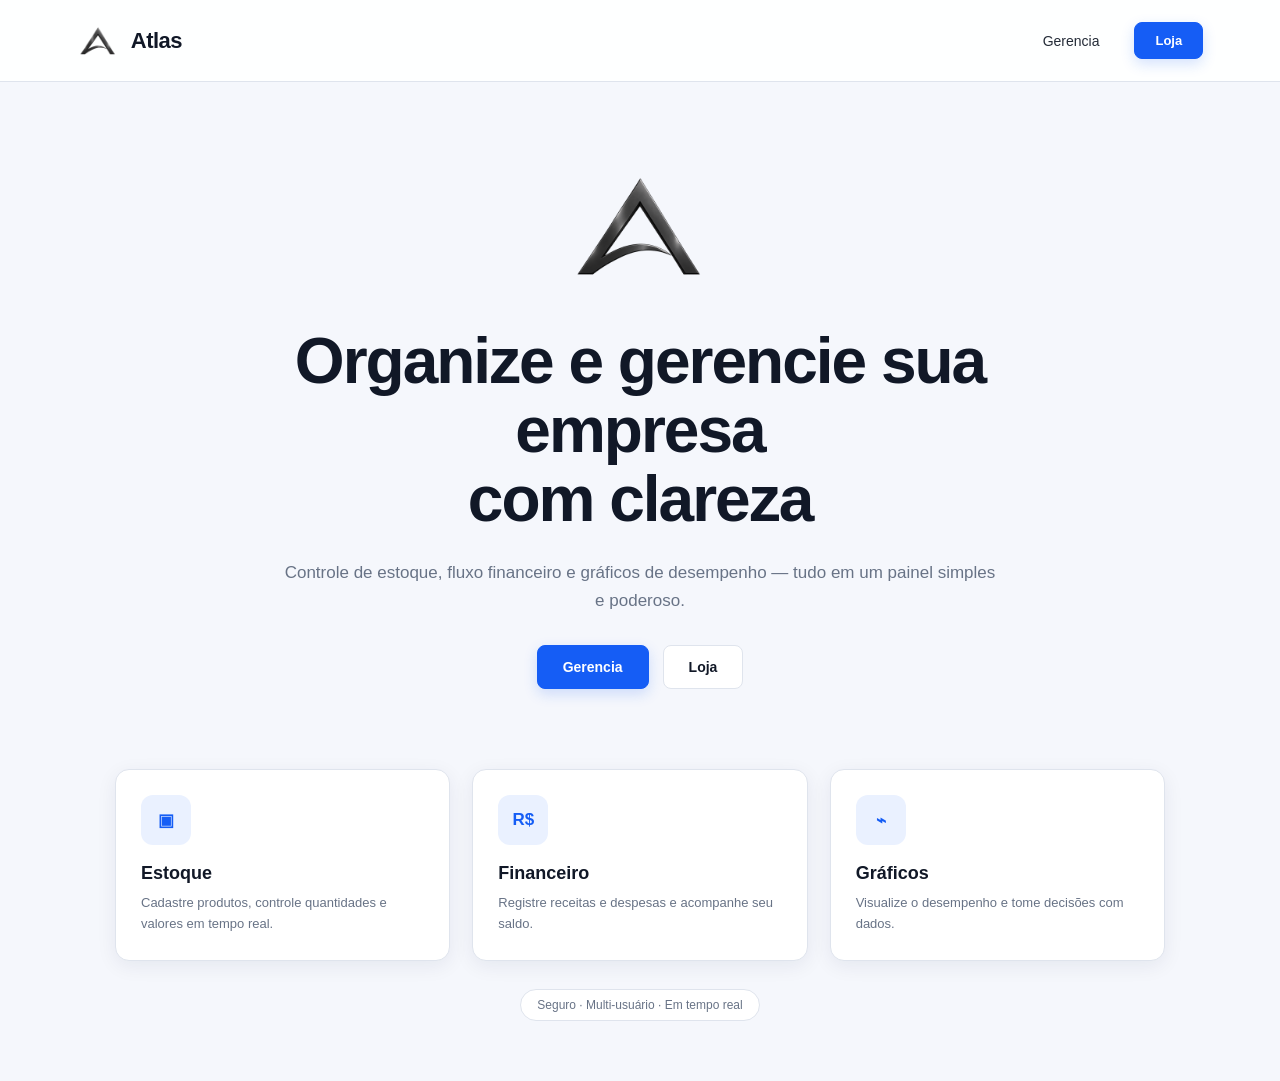
==== index.html @ 8822aafa "atlaspessoal" ====
<!DOCTYPE html>
<html lang="pt-BR">

<head>
    <meta charset="UTF-8">

    <meta name="viewport" content="width=device-width, initial-scale=1.0">

    <title>Atlas | Gestão</title>

    <!-- Arquivo responsável pelo visual do site -->
    <link rel="stylesheet" href="style.css">
</head>

<body>

    <div id="app">

        <!-- =====================================================
             PÁGINA INICIAL
        ====================================================== -->

        <section id="homePage" class="page">

            <!-- Barra superior -->
            <header class="topbar">

                <div class="brand">

                    <!-- Logo -->
                    <img src="assets/logo.png" alt="Logo Atlas">

                    <!-- Nome -->
                    <span>Atlas</span>

                </div>

                <div class="top-actions">

                    <button
                        class="link-btn"
                        onclick="abrirLogin()">
                        Gerencia
                    </button>

                    <button
                        class="primary-btn small"
                        type="button">
                        Loja
                    </button>

                </div>

            </header>


            <!-- Conteúdo principal -->
            <main class="home-content">

                <!-- Logo central -->
                <img
                    class="main-logo"
                    src="assets/logo.png"
                    alt="Logo Atlas">


                <!-- Título -->
                <h1>
                    Organize e gerencie sua empresa
                    <br>
                    com clareza
                </h1>


                <!-- Descrição -->
                <p class="subtitle">

                    Controle de estoque, fluxo financeiro e
                    gráficos de desempenho — tudo em um painel
                    simples e poderoso.

                </p>


                <!-- Botões -->
                <div class="home-buttons">

                    <button
                        class="primary-btn"
                        onclick="abrirLogin()">
                        Gerencia
                    </button>

                    <button
                        class="secondary-btn"
                        type="button">
                        Loja
                    </button>

                </div>


                <!-- Recursos -->
                <div class="feature-grid">


                    <!-- Estoque -->
                    <article class="feature-card">

                        <div class="feature-icon">
                            ▣
                        </div>

                        <h3>
                            Estoque
                        </h3>

                        <p>
                            Cadastre produtos, controle
                            quantidades e valores em tempo real.
                        </p>

                    </article>


                    <!-- Financeiro -->
                    <article class="feature-card">

                        <div class="feature-icon">
                            R$
                        </div>

                        <h3>
                            Financeiro
                        </h3>

                        <p>
                            Registre receitas e despesas
                            e acompanhe seu saldo.
                        </p>

                    </article>


                    <!-- Gráficos -->
                    <article class="feature-card">

                        <div class="feature-icon">
                            ⌁
                        </div>

                        <h3>
                            Gráficos
                        </h3>

                        <p>
                            Visualize o desempenho e tome
                            decisões com dados.
                        </p>

                    </article>

                </div>


                <!-- Segurança -->
                <div class="security-badge">

                    Seguro · Multi-usuário · Em tempo real

                </div>

            </main>

        </section>



        <!-- =====================================================
             TELA DE LOGIN
        ====================================================== -->

        <section
            id="loginPage"
            class="page hidden">

            <div class="login-layout">


                <!-- Área do login -->
                <div class="login-side">

                    <div class="login-brand">

                        <img
                            src="assets/logo.png"
                            alt="Logo Atlas">

                        <span>
                            Atlas
                        </span>

                    </div>


                    <div class="login-card">

                        <h2>
                            Entrar
                        </h2>

                        <p>
                            Acesse seu painel de gestão.
                        </p>


                        <!-- Formulário -->
                        <form
                            onsubmit="fazerLogin(event)">


                            <!-- Usuário -->
                            <label for="usuario">
                                Usuário ou e-mail
                            </label>

                            <input
                                id="usuario"
                                type="text"
                                autocomplete="username"
                                value="Adm123"
                                required>


                            <!-- Senha -->
                            <label for="senha">
                                Senha
                            </label>

                            <div class="password-wrap">

                                <input
                                    id="senha"
                                    type="password"
                                    autocomplete="current-password"
                                    required>

                                <button
                                    type="button"
                                    class="eye"
                                    onclick="mostrarSenha()">

                                    ◉

                                </button>

                            </div>


                            <!-- Entrar -->
                            <button
                                class="primary-btn full"
                                type="submit">

                                Entrar

                            </button>

                        </form>


                        <!-- Mensagem de erro -->
                        <div
                            id="loginError"
                            class="login-error">
                        </div>

                    </div>

                </div>


                <!-- Imagem -->
                <div class="login-image">

                    <img
                        src="assets/imglogin.jpg"
                        alt="Organização empresarial">

                </div>

            </div>

        </section>



        <!-- =====================================================
             PAINEL PRINCIPAL
        ====================================================== -->

        <section
            id="dashboardPage"
            class="page hidden dashboard">


            <!-- MENU LATERAL -->
            <aside class="sidebar">


                <!-- Logo -->
                <div class="sidebar-brand">

                    <img
                        src="assets/logo.png"
                        alt="Logo Atlas">

                    <span>
                        Atlas
                    </span>

                </div>


                <!-- Menu -->
                <nav>


                    <button
                        class="nav-item active"
                        data-page="cadastro"
                        onclick="abrirPainel('cadastro')">

                        Cadastro

                    </button>


                    <button
                        class="nav-item"
                        data-page="estoque"
                        onclick="abrirPainel('estoque')">

                        Estoque

                    </button>


                    <button
                        class="nav-item"
                        data-page="financeiro"
                        onclick="abrirPainel('financeiro')">

                        Financeiro

                    </button>


                    <button
                        class="nav-item"
                        data-page="graficos"
                        onclick="abrirPainel('graficos')">

                        Gráficos

                    </button>

                </nav>


                <!-- Sair -->
                <button
                    class="logout-btn"
                    onclick="sair()">

                    Sair

                </button>

            </aside>



            <!-- CONTEÚDO DO PAINEL -->
            <main class="panel-content">


                <!-- =================================================
                     CADASTRO
                ================================================== -->

                <div
                    id="cadastroPanel"
                    class="panel-section">

                    <h2>
                        Cadastro de Produto
                    </h2>


                    <div class="form-card">

                        <form
                            onsubmit="cadastrarProduto(event)">


                            <label for="nomeProduto">
                                Nome
                            </label>

                            <input
                                id="nomeProduto"
                                type="text"
                                required>


                            <label for="precoProduto">
                                Preço
                            </label>

                            <input
                                id="precoProduto"
                                type="number"
                                min="0"
                                step="0.01"
                                required>


                            <label for="quantidadeProduto">
                                Quantidade
                            </label>

                            <input
                                id="quantidadeProduto"
                                type="number"
                                min="0"
                                step="1"
                                required>


                            <label for="validadeProduto">
                                Validade
                            </label>

                            <input
                                id="validadeProduto"
                                type="date"
                                required>


                            <label for="loteProduto">
                                Lote
                            </label>

                            <input
                                id="loteProduto"
                                type="text"
                                required>


                            <button
                                class="primary-btn"
                                type="submit">

                                Cadastrar

                            </button>

                        </form>

                    </div>

                </div>



                <!-- =================================================
                     ESTOQUE
                ================================================== -->

                <div
                    id="estoquePanel"
                    class="panel-section hidden">

                    <h2>
                        Estoque
                    </h2>


                    <div class="table-card">

                        <table>

                            <thead>

                                <tr>

                                    <th>
                                        Nome
                                    </th>

                                    <th>
                                        Preço
                                    </th>

                                    <th>
                                        Quantidade
                                    </th>

                                    <th>
                                        Validade
                                    </th>

                                    <th>
                                        Lote
                                    </th>

                                    <th>
                                        Ações
                                    </th>

                                </tr>

                            </thead>


                            <tbody id="estoqueBody">

                            </tbody>

                        </table>


                        <div
                            id="estoqueVazio"
                            class="empty-state">

                            Nenhum produto cadastrado.

                        </div>

                    </div>

                </div>



                <!-- =================================================
                     FINANCEIRO
                ================================================== -->

                <div
                    id="financeiroPanel"
                    class="panel-section hidden">

                    <h2>
                        Financeiro
                    </h2>


                    <!-- Resumo -->
                    <div class="summary-grid">


                        <div class="summary-card">

                            <span>
                                Entradas
                            </span>

                            <strong id="totalEntradas">
                                R$ 0,00
                            </strong>

                        </div>


                        <div class="summary-card">

                            <span>
                                Saídas
                            </span>

                            <strong id="totalSaidas">
                                R$ 0,00
                            </strong>

                        </div>


                        <div class="summary-card">

                            <span>
                                Saldo
                            </span>

                            <strong id="saldoFinanceiro">
                                R$ 0,00
                            </strong>

                        </div>

                    </div>


                    <!-- Movimentação -->
                    <div class="finance-card">

                        <span class="section-label">
                            Lançar movimentação
                        </span>


                        <div class="movement-form">


                            <select id="tipoMovimento">

                                <option value="saida">
                                    Saída
                                </option>

                                <option value="entrada">
                                    Entrada
                                </option>

                            </select>


                            <input
                                id="valorMovimento"
                                type="number"
                                min="0"
                                step="0.01"
                                placeholder="Valor">


                            <input
                                id="descricaoMovimento"
                                type="text"
                                placeholder="Descrição">


                            <button
                                class="primary-btn"
                                onclick="adicionarMovimento()">

                                Adicionar

                            </button>

                        </div>

                    </div>


                    <!-- Comparativo -->
                    <div class="finance-card period-card">

                        <div class="period-header">

                            <span class="section-label">
                                Comparativo por período
                            </span>


                            <div class="period-buttons">

                                <button
                                    onclick="selecionarPeriodo(this)">
                                    Dia
                                </button>

                                <button
                                    onclick="selecionarPeriodo(this)">
                                    Semana
                                </button>

                                <button
                                    class="selected"
                                    onclick="selecionarPeriodo(this)">
                                    Mês
                                </button>

                                <button
                                    onclick="selecionarPeriodo(this)">
                                    Ano
                                </button>

                            </div>

                        </div>


                        <table>

                            <thead>

                                <tr>

                                    <th>
                                        Período
                                    </th>

                                    <th>
                                        Entradas
                                    </th>

                                    <th>
                                        Saídas
                                    </th>

                                    <th>
                                        Saldo
                                    </th>

                                </tr>

                            </thead>


                            <tbody id="periodoBody">

                            </tbody>

                        </table>

                    </div>

                </div>



                <!-- =================================================
                     GRÁFICOS
                ================================================== -->

                <div
                    id="graficosPanel"
                    class="panel-section hidden">

                    <h2>
                        Gráficos
                    </h2>


                    <div class="charts-grid">


                        <div class="chart-card">

                            <h3>
                                Movimentação financeira
                            </h3>

                            <canvas
                                id="financeChart">
                            </canvas>

                        </div>


                        <div class="chart-card">

                            <h3>
                                Quantidade em estoque
                            </h3>

                            <canvas
                                id="stockChart">
                            </canvas>

                        </div>

                    </div>

                </div>

            </main>

        </section>

    </div>


    <!-- JavaScript -->
    <script src="script.js"></script>

</body>

</html>
---- style.css ----
/* ============================================================
   ATLAS — ESTILO
   Versão com elementos maiores e melhor aproveitamento da tela
   ============================================================ */

* {
    box-sizing: border-box;
}

:root {
    --bg: #f5f7fc;
    --white: #ffffff;
    --text: #111827;
    --muted: #687386;
    --line: #dfe4ed;
    --blue: #155df5;
    --blue-dark: #0849d8;
    --blue-light: #eaf1ff;
    --green: #18a957;
    --red: #e04444;
    --shadow: 0 5px 20px rgba(20, 35, 65, 0.07);
}

html,
body {
    margin: 0;
    min-height: 100%;
    font-family: "Segoe UI", Arial, sans-serif;
    background: var(--bg);
    color: var(--text);
}

body {
    overflow-x: hidden;
}

button,
input,
select {
    font: inherit;
}

button {
    cursor: pointer;
}

.hidden {
    display: none !important;
}


/* ============================================================
   BOTÕES
   ============================================================ */

.primary-btn,
.secondary-btn {
    border-radius: 8px;
    padding: 13px 25px;
    font-size: 14px;
    font-weight: 600;
    transition: 0.2s;
}

.primary-btn {
    background: var(--blue);
    color: white;
    border: 1px solid var(--blue);
    box-shadow: 0 5px 14px rgba(21, 93, 245, 0.18);
}

.primary-btn:hover {
    background: var(--blue-dark);
    transform: translateY(-2px);
}

.secondary-btn {
    background: white;
    color: var(--text);
    border: 1px solid var(--line);
}

.secondary-btn:hover {
    border-color: var(--blue);
    color: var(--blue);
}

.primary-btn.small {
    padding: 10px 20px;
    font-size: 13px;
}

.primary-btn.full {
    width: 100%;
}


/* ============================================================
   TOPO
   ============================================================ */

.topbar {
    width: 100%;
    height: 82px;

    padding: 0 6%;

    display: flex;
    align-items: center;
    justify-content: space-between;

    background: rgba(255, 255, 255, 0.95);
    border-bottom: 1px solid var(--line);
}

.brand {
    display: flex;
    align-items: center;
    gap: 12px;
}

.brand img {
    width: 42px;
    height: 42px;
    object-fit: contain;
}

.brand span {
    font-size: 22px;
    font-weight: 700;
    letter-spacing: -0.5px;
}

.top-actions {
    display: flex;
    align-items: center;
    gap: 25px;
}

.link-btn {
    border: 0;
    background: transparent;
    color: #252c38;
    font-size: 14px;
    font-weight: 500;
    padding: 10px;
}

.link-btn:hover {
    color: var(--blue);
}


/* ============================================================
   HOME
   ============================================================ */

.home-content {
    width: min(1200px, 92%);
    margin: 0 auto;

    min-height: calc(100vh - 82px);

    text-align: center;

    padding: 70px 30px 60px;

    display: flex;
    flex-direction: column;
    align-items: center;
}

.main-logo {
    width: 150px;
    height: 150px;

    object-fit: contain;

    margin-bottom: 25px;
}

.home-content h1 {
    margin: 0;

    max-width: 900px;

    font-size: clamp(40px, 5vw, 64px);

    line-height: 1.08;

    letter-spacing: -2px;

    font-weight: 750;
}

.subtitle {
    max-width: 720px;

    margin: 25px 0 30px;

    color: var(--muted);

    font-size: 17px;

    line-height: 1.65;
}

.home-buttons {
    display: flex;
    justify-content: center;
    gap: 14px;

    margin-bottom: 15px;
}


/* ============================================================
   CARDS
   ============================================================ */

.feature-grid {
    width: 100%;
    max-width: 1050px;

    display: grid;

    grid-template-columns: repeat(3, 1fr);

    gap: 22px;

    margin: 65px auto 0;
}

.feature-card {
    min-height: 190px;

    background: var(--white);

    border: 1px solid var(--line);

    border-radius: 14px;

    padding: 25px;

    text-align: left;

    box-shadow: var(--shadow);

    transition: 0.2s;
}

.feature-card:hover {
    transform: translateY(-4px);

    box-shadow:
        0 12px 30px rgba(20, 35, 65, 0.1);
}

.feature-icon {
    width: 50px;
    height: 50px;

    border-radius: 12px;

    background: var(--blue-light);

    display: grid;
    place-items: center;

    color: var(--blue);

    font-size: 17px;

    font-weight: 700;
}

.feature-card h3 {
    margin: 18px 0 9px;

    font-size: 18px;
}

.feature-card p {
    margin: 0;

    color: var(--muted);

    font-size: 13px;

    line-height: 1.6;
}

.security-badge {
    display: inline-block;

    margin-top: 28px;

    padding: 8px 16px;

    border-radius: 20px;

    background: white;

    border: 1px solid var(--line);

    color: var(--muted);

    font-size: 12px;
}


/* ============================================================
   LOGIN
   ============================================================ */

.login-layout {
    min-height: 100vh;

    display: grid;

    grid-template-columns: 430px 1fr;

    align-items: center;

    gap: 80px;

    padding: 50px 7%;
}

.login-side {
    display: flex;

    flex-direction: column;

    align-items: center;
}

.login-brand {
    display: flex;
    align-items: center;

    gap: 12px;

    margin-bottom: 25px;
}

.login-brand img {
    width: 50px;
    height: 50px;

    object-fit: contain;
}

.login-brand span {
    font-size: 24px;
    font-weight: 700;
}

.login-card {
    width: 100%;

    max-width: 410px;

    background: white;

    border: 1px solid var(--line);

    border-radius: 15px;

    padding: 32px;

    box-shadow: var(--shadow);
}

.login-card h2 {
    font-size: 29px;

    margin: 0 0 8px;
}

.login-card > p {
    font-size: 14px;

    color: var(--muted);

    margin: 0 0 25px;
}

label {
    display: block;

    font-size: 13px;

    font-weight: 500;

    margin: 17px 0 7px;
}

input,
select {
    width: 100%;

    height: 46px;

    padding: 0 13px;

    border: 1px solid #d8dee8;

    border-radius: 8px;

    background: white;

    color: var(--text);

    outline: none;

    font-size: 13px;
}

input:focus,
select:focus {
    border-color: var(--blue);

    box-shadow:
        0 0 0 3px rgba(21, 93, 245, 0.09);
}

.password-wrap {
    position: relative;
}

.password-wrap input {
    padding-right: 45px;
}

.eye {
    position: absolute;

    right: 5px;
    top: 5px;

    width: 36px;
    height: 36px;

    border: 0;

    background: transparent;

    color: #6f7887;
}

.login-card .primary-btn {
    margin-top: 22px;

    height: 46px;
}

.login-error {
    text-align: center;

    color: var(--red);

    font-size: 12px;

    margin-top: 12px;
}

.login-image {
    display: flex;

    justify-content: center;

    align-items: center;
}

.login-image img {
    width: 100%;
    max-width: 720px;

    height: 500px;

    object-fit: cover;

    border-radius: 16px;

    box-shadow: var(--shadow);
}


/* ============================================================
   DASHBOARD
   ============================================================ */

.dashboard {
    min-height: 100vh;

    display: flex;
}


/* ============================================================
   SIDEBAR
   ============================================================ */

.sidebar {
    width: 230px;

    flex-shrink: 0;

    background: white;

    border-right: 1px solid var(--line);

    padding: 25px 14px;

    display: flex;

    flex-direction: column;
}

.sidebar-brand {
    display: flex;

    align-items: center;

    gap: 12px;

    padding: 0 13px;

    margin-bottom: 35px;
}

.sidebar-brand img {
    width: 40px;
    height: 40px;

    object-fit: contain;
}

.sidebar-brand span {
    font-size: 20px;
    font-weight: 700;
}

.sidebar nav {
    display: flex;

    flex-direction: column;

    gap: 7px;
}

.nav-item {
    width: 100%;

    border: 0;

    background: transparent;

    color: #3c4552;

    text-align: left;

    padding: 14px 15px;

    border-radius: 8px;

    font-size: 14px;

    font-weight: 500;

    transition: 0.15s;
}

.nav-item:hover {
    background: var(--blue-light);

    color: var(--blue);
}

.nav-item.active {
    background: var(--blue);

    color: white;

    box-shadow:
        0 4px 12px rgba(21, 93, 245, 0.18);
}

.logout-btn {
    margin-top: auto;

    height: 42px;

    background: white;

    border: 1px solid var(--line);

    border-radius: 8px;

    font-size: 13px;

    color: #5e6672;
}

.logout-btn:hover {
    color: var(--red);

    border-color: #efb1b1;
}


/* ============================================================
   CONTEÚDO DO DASHBOARD
   ============================================================ */

.panel-content {
    flex: 1;

    padding: 38px 45px;

    overflow: auto;
}

.panel-section > h2 {
    font-size: 27px;

    margin: 0 0 25px;

    letter-spacing: -0.5px;
}


/* ============================================================
   CADASTRO
   ============================================================ */

.form-card {
    width: 100%;

    max-width: 650px;

    background: white;

    border: 1px solid var(--line);

    border-radius: 14px;

    padding: 30px;

    box-shadow: var(--shadow);
}

.form-card label {
    margin-top: 18px;
}

.form-card input {
    height: 48px;
}

.form-card .primary-btn {
    margin-top: 25px;
}


/* ============================================================
   ESTOQUE
   ============================================================ */

.table-card {
    background: white;

    border: 1px solid var(--line);

    border-radius: 14px;

    box-shadow: var(--shadow);

    overflow: hidden;
}

th,
td {
    text-align: left;

    padding: 17px 18px;

    font-size: 13px;

    border-bottom: 1px solid #edf0f5;
}

th {
    color: #687386;

    font-weight: 600;

    background: #fafbfe;
}

td {
    color: #343a45;
}

.empty-state {
    text-align: center;

    color: #818996;

    padding: 45px;

    font-size: 13px;
}

.delete-btn {
    border: 0;

    background: #fff1f1;

    color: var(--red);

    border-radius: 6px;

    padding: 7px 12px;

    font-size: 12px;
}


/* ============================================================
   FINANCEIRO
   ============================================================ */

.summary-grid {
    display: grid;

    grid-template-columns: repeat(3, 1fr);

    gap: 18px;

    margin-bottom: 22px;
}

.summary-card {
    background: white;

    border: 1px solid var(--line);

    border-radius: 13px;

    box-shadow: var(--shadow);

    padding: 24px;
}

.summary-card span {
    display: block;

    font-size: 13px;

    color: var(--muted);

    margin-bottom: 9px;
}

.summary-card strong {
    font-size: 25px;
}

.summary-card:nth-child(1) strong {
    color: var(--green);
}

.summary-card:nth-child(2) strong {
    color: var(--red);
}

.finance-card {
    background: white;

    border: 1px solid var(--line);

    border-radius: 13px;

    box-shadow: var(--shadow);

    padding: 23px;

    margin-bottom: 20px;
}

.section-label {
    display: block;

    font-size: 14px;

    font-weight: 600;

    margin-bottom: 12px;
}

.movement-form {
    display: grid;

    grid-template-columns: 130px 180px 1fr auto;

    gap: 10px;
}

.movement-form input,
.movement-form select {
    height: 45px;
}

.period-header {
    display: flex;

    justify-content: space-between;

    align-items: center;
}

.period-buttons {
    display: flex;

    gap: 5px;
}

.period-buttons button {
    border: 0;

    background: #eef1f7;

    border-radius: 6px;

    padding: 8px 13px;

    font-size: 11px;

    color: #626b78;
}

.period-buttons button.selected {
    background: var(--blue);

    color: white;
}


/* ============================================================
   GRÁFICOS
   ============================================================ */

.charts-grid {
    display: grid;

    grid-template-columns: repeat(2, 1fr);

    gap: 22px;
}

.chart-card {
    background: white;

    border: 1px solid var(--line);

    border-radius: 14px;

    box-shadow: var(--shadow);

    padding: 23px;
}

.chart-card h3 {
    font-size: 16px;

    margin: 0 0 15px;
}

canvas {
    width: 100%;

    height: 330px;

    display: block;
}


/* ============================================================
   RESPONSIVIDADE
   ============================================================ */

@media (max-width: 1000px) {

    .login-layout {
        grid-template-columns: 1fr;

        gap: 40px;

        padding: 40px 5%;
    }

    .login-image {
        order: -1;
    }

    .login-image img {
        max-width: 700px;

        height: 350px;
    }

    .feature-grid {
        grid-template-columns: 1fr;
    }

    .charts-grid {
        grid-template-columns: 1fr;
    }

    .movement-form {
        grid-template-columns: 1fr 1fr;
    }
}


@media (max-width: 700px) {

    .topbar {
        padding: 0 20px;
    }

    .brand img {
        width: 35px;
        height: 35px;
    }

    .brand span {
        font-size: 19px;
    }

    .home-content {
        width: 100%;

        padding: 50px 20px;
    }

    .main-logo {
        width: 110px;
        height: 110px;
    }

    .home-content h1 {
        font-size: 38px;

        letter-spacing: -1.3px;
    }

    .subtitle {
        font-size: 15px;
    }

    .feature-grid {
        margin-top: 40px;
    }

    .dashboard {
        flex-direction: column;
    }

    .sidebar {
        width: 100%;

        padding: 12px;

        border-right: 0;

        border-bottom: 1px solid var(--line);
    }

    .sidebar-brand {
        margin-bottom: 10px;
    }

    .sidebar nav {
        flex-direction: row;

        overflow-x: auto;
    }

    .nav-item {
        white-space: nowrap;
    }

    .logout-btn {
        margin-top: 10px;
    }

    .panel-content {
        padding: 25px 18px;
    }

    .summary-grid {
        grid-template-columns: 1fr;
    }

    .movement-form {
        grid-template-columns: 1fr;
    }

    .period-header {
        align-items: flex-start;

        flex-direction: column;

        gap: 12px;
    }

    .table-card {
        overflow-x: auto;
    }

    table {
        min-width: 700px;
    }
}
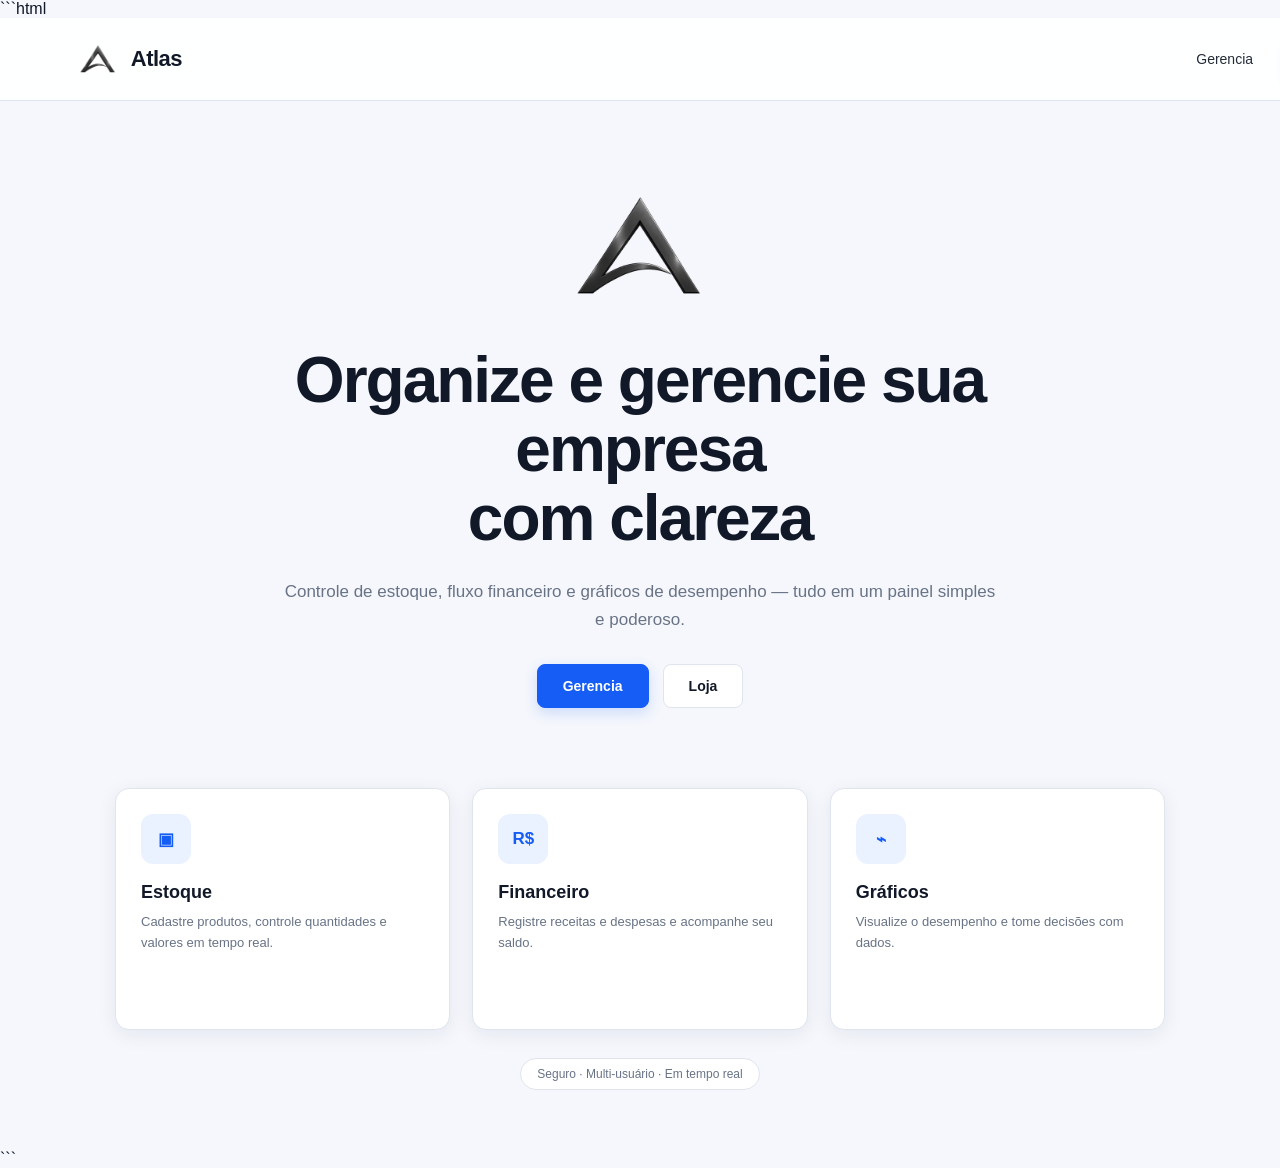
==== commit b7173524: "Atualização" ====
--- a/index.html
+++ b/index.html
@@ -1,14 +1,11 @@
+```html
 <!DOCTYPE html>
 <html lang="pt-BR">
 
 <head>
     <meta charset="UTF-8">
-
     <meta name="viewport" content="width=device-width, initial-scale=1.0">
-
     <title>Atlas | Gestão</title>
-
-    <!-- Arquivo responsável pelo visual do site -->
     <link rel="stylesheet" href="style.css">
 </head>
 
@@ -16,23 +13,13 @@
 
     <div id="app">
 
-        <!-- =====================================================
-             PÁGINA INICIAL
-        ====================================================== -->
-
         <section id="homePage" class="page">
 
-            <!-- Barra superior -->
             <header class="topbar">
 
                 <div class="brand">
-
-                    <!-- Logo -->
-                    <img src="assets/logo.png" alt="Logo Atlas">
-
-                    <!-- Nome -->
+                    <img src="img/logo.png" alt="Logo Atlas">
                     <span>Atlas</span>
-
                 </div>
 
                 <div class="top-actions">
@@ -53,36 +40,25 @@
 
             </header>
 
-
-            <!-- Conteúdo principal -->
             <main class="home-content">
 
-                <!-- Logo central -->
                 <img
                     class="main-logo"
-                    src="assets/logo.png"
+                    src="img/logo.png"
                     alt="Logo Atlas">
 
-
-                <!-- Título -->
                 <h1>
                     Organize e gerencie sua empresa
                     <br>
                     com clareza
                 </h1>
 
-
-                <!-- Descrição -->
                 <p class="subtitle">
-
                     Controle de estoque, fluxo financeiro e
                     gráficos de desempenho — tudo em um painel
                     simples e poderoso.
-
                 </p>
 
-
-                <!-- Botões -->
                 <div class="home-buttons">
 
                     <button
@@ -99,12 +75,8 @@
 
                 </div>
 
-
-                <!-- Recursos -->
                 <div class="feature-grid">
 
-
-                    <!-- Estoque -->
                     <article class="feature-card">
 
                         <div class="feature-icon">
@@ -122,8 +94,6 @@
 
                     </article>
 
-
-                    <!-- Financeiro -->
                     <article class="feature-card">
 
                         <div class="feature-icon">
@@ -141,8 +111,6 @@
 
                     </article>
 
-
-                    <!-- Gráficos -->
                     <article class="feature-card">
 
                         <div class="feature-icon">
@@ -162,23 +130,13 @@
 
                 </div>
 
-
-                <!-- Segurança -->
                 <div class="security-badge">
-
                     Seguro · Multi-usuário · Em tempo real
-
                 </div>
 
             </main>
 
         </section>
-
-
-
-        <!-- =====================================================
-             TELA DE LOGIN
-        ====================================================== -->
 
         <section
             id="loginPage"
@@ -186,14 +144,12 @@
 
             <div class="login-layout">
 
-
-                <!-- Área do login -->
                 <div class="login-side">
 
                     <div class="login-brand">
 
                         <img
-                            src="assets/logo.png"
+                            src="img/logo.png"
                             alt="Logo Atlas">
 
                         <span>
@@ -202,7 +158,6 @@
 
                     </div>
 
-
                     <div class="login-card">
 
                         <h2>
@@ -213,13 +168,9 @@
                             Acesse seu painel de gestão.
                         </p>
 
-
-                        <!-- Formulário -->
                         <form
                             onsubmit="fazerLogin(event)">
 
-
-                            <!-- Usuário -->
                             <label for="usuario">
                                 Usuário ou e-mail
                             </label>
@@ -231,8 +182,6 @@
                                 value="Adm123"
                                 required>
 
-
-                            <!-- Senha -->
                             <label for="senha">
                                 Senha
                             </label>
@@ -249,27 +198,19 @@
                                     type="button"
                                     class="eye"
                                     onclick="mostrarSenha()">
-
                                     ◉
-
                                 </button>
 
                             </div>
 
-
-                            <!-- Entrar -->
                             <button
                                 class="primary-btn full"
                                 type="submit">
-
                                 Entrar
-
                             </button>
 
                         </form>
 
-
-                        <!-- Mensagem de erro -->
                         <div
                             id="loginError"
                             class="login-error">
@@ -279,12 +220,10 @@
 
                 </div>
 
-
-                <!-- Imagem -->
                 <div class="login-image">
 
                     <img
-                        src="assets/imglogin.jpg"
+                        src="img/tecnologia.jpg"
                         alt="Organização empresarial">
 
                 </div>
@@ -292,27 +231,17 @@
             </div>
 
         </section>
-
-
-
-        <!-- =====================================================
-             PAINEL PRINCIPAL
-        ====================================================== -->
 
         <section
             id="dashboardPage"
             class="page hidden dashboard">
 
-
-            <!-- MENU LATERAL -->
             <aside class="sidebar">
 
-
-                <!-- Logo -->
                 <div class="sidebar-brand">
 
                     <img
-                        src="assets/logo.png"
+                        src="img/logo.png"
                         alt="Logo Atlas">
 
                     <span>
@@ -321,73 +250,47 @@
 
                 </div>
 
-
-                <!-- Menu -->
                 <nav>
-
 
                     <button
                         class="nav-item active"
                         data-page="cadastro"
                         onclick="abrirPainel('cadastro')">
-
                         Cadastro
-
-                    </button>
-
+                    </button>
 
                     <button
                         class="nav-item"
                         data-page="estoque"
                         onclick="abrirPainel('estoque')">
-
                         Estoque
-
-                    </button>
-
+                    </button>
 
                     <button
                         class="nav-item"
                         data-page="financeiro"
                         onclick="abrirPainel('financeiro')">
-
                         Financeiro
-
-                    </button>
-
+                    </button>
 
                     <button
                         class="nav-item"
                         data-page="graficos"
                         onclick="abrirPainel('graficos')">
-
                         Gráficos
-
                     </button>
 
                 </nav>
 
-
-                <!-- Sair -->
                 <button
                     class="logout-btn"
                     onclick="sair()">
-
                     Sair
-
                 </button>
 
             </aside>
 
-
-
-            <!-- CONTEÚDO DO PAINEL -->
             <main class="panel-content">
-
-
-                <!-- =================================================
-                     CADASTRO
-                ================================================== -->
 
                 <div
                     id="cadastroPanel"
@@ -397,12 +300,10 @@
                         Cadastro de Produto
                     </h2>
 
-
                     <div class="form-card">
 
                         <form
                             onsubmit="cadastrarProduto(event)">
-
 
                             <label for="nomeProduto">
                                 Nome
@@ -412,7 +313,6 @@
                                 id="nomeProduto"
                                 type="text"
                                 required>
-
 
                             <label for="precoProduto">
                                 Preço
@@ -425,7 +325,6 @@
                                 step="0.01"
                                 required>
 
-
                             <label for="quantidadeProduto">
                                 Quantidade
                             </label>
@@ -437,7 +336,6 @@
                                 step="1"
                                 required>
 
-
                             <label for="validadeProduto">
                                 Validade
                             </label>
@@ -447,7 +345,6 @@
                                 type="date"
                                 required>
 
-
                             <label for="loteProduto">
                                 Lote
                             </label>
@@ -457,13 +354,10 @@
                                 type="text"
                                 required>
 
-
                             <button
                                 class="primary-btn"
                                 type="submit">
-
                                 Cadastrar
-
                             </button>
 
                         </form>
@@ -471,12 +365,6 @@
                     </div>
 
                 </div>
-
-
-
-                <!-- =================================================
-                     ESTOQUE
-                ================================================== -->
 
                 <div
                     id="estoquePanel"
@@ -486,7 +374,6 @@
                         Estoque
                     </h2>
 
-
                     <div class="table-card">
 
                         <table>
@@ -495,59 +382,31 @@
 
                                 <tr>
 
-                                    <th>
-                                        Nome
-                                    </th>
-
-                                    <th>
-                                        Preço
-                                    </th>
-
-                                    <th>
-                                        Quantidade
-                                    </th>
-
-                                    <th>
-                                        Validade
-                                    </th>
-
-                                    <th>
-                                        Lote
-                                    </th>
-
-                                    <th>
-                                        Ações
-                                    </th>
+                                    <th>Nome</th>
+                                    <th>Preço</th>
+                                    <th>Quantidade</th>
+                                    <th>Validade</th>
+                                    <th>Lote</th>
+                                    <th>Ações</th>
 
                                 </tr>
 
                             </thead>
 
-
                             <tbody id="estoqueBody">
-
                             </tbody>
 
                         </table>
-
 
                         <div
                             id="estoqueVazio"
                             class="empty-state">
-
                             Nenhum produto cadastrado.
-
-                        </div>
-
-                    </div>
-
-                </div>
-
-
-
-                <!-- =================================================
-                     FINANCEIRO
-                ================================================== -->
+                        </div>
+
+                    </div>
+
+                </div>
 
                 <div
                     id="financeiroPanel"
@@ -557,10 +416,7 @@
                         Financeiro
                     </h2>
 
-
-                    <!-- Resumo -->
                     <div class="summary-grid">
-
 
                         <div class="summary-card">
 
@@ -574,7 +430,6 @@
 
                         </div>
 
-
                         <div class="summary-card">
 
                             <span>
@@ -587,7 +442,6 @@
 
                         </div>
 
-
                         <div class="summary-card">
 
                             <span>
@@ -602,17 +456,13 @@
 
                     </div>
 
-
-                    <!-- Movimentação -->
                     <div class="finance-card">
 
                         <span class="section-label">
                             Lançar movimentação
                         </span>
 
-
                         <div class="movement-form">
-
 
                             <select id="tipoMovimento">
 
@@ -625,7 +475,6 @@
                                 </option>
 
                             </select>
-
 
                             <input
                                 id="valorMovimento"
@@ -634,27 +483,21 @@
                                 step="0.01"
                                 placeholder="Valor">
 
-
                             <input
                                 id="descricaoMovimento"
                                 type="text"
                                 placeholder="Descrição">
 
-
                             <button
                                 class="primary-btn"
                                 onclick="adicionarMovimento()">
-
                                 Adicionar
-
                             </button>
 
                         </div>
 
                     </div>
 
-
-                    <!-- Comparativo -->
                     <div class="finance-card period-card">
 
                         <div class="period-header">
@@ -662,7 +505,6 @@
                             <span class="section-label">
                                 Comparativo por período
                             </span>
-
 
                             <div class="period-buttons">
 
@@ -691,36 +533,22 @@
 
                         </div>
 
-
                         <table>
 
                             <thead>
 
                                 <tr>
 
-                                    <th>
-                                        Período
-                                    </th>
-
-                                    <th>
-                                        Entradas
-                                    </th>
-
-                                    <th>
-                                        Saídas
-                                    </th>
-
-                                    <th>
-                                        Saldo
-                                    </th>
+                                    <th>Período</th>
+                                    <th>Entradas</th>
+                                    <th>Saídas</th>
+                                    <th>Saldo</th>
 
                                 </tr>
 
                             </thead>
 
-
                             <tbody id="periodoBody">
-
                             </tbody>
 
                         </table>
@@ -728,12 +556,6 @@
                     </div>
 
                 </div>
-
-
-
-                <!-- =================================================
-                     GRÁFICOS
-                ================================================== -->
 
                 <div
                     id="graficosPanel"
@@ -743,9 +565,7 @@
                         Gráficos
                     </h2>
 
-
                     <div class="charts-grid">
-
 
                         <div class="chart-card">
 
@@ -759,7 +579,6 @@
 
                         </div>
 
-
                         <div class="chart-card">
 
                             <h3>
@@ -782,10 +601,9 @@
 
     </div>
 
-
-    <!-- JavaScript -->
     <script src="script.js"></script>
 
 </body>
 
-</html>+</html>
+```
--- a/style.css
+++ b/style.css
@@ -1,8 +1,4 @@
-/* ============================================================
-   ATLAS — ESTILO
-   Versão com elementos maiores e melhor aproveitamento da tela
-   ============================================================ */
-
+```css
 * {
     box-sizing: border-box;
 }
@@ -48,11 +44,6 @@
     display: none !important;
 }
 
-
-/* ============================================================
-   BOTÕES
-   ============================================================ */
-
 .primary-btn,
 .secondary-btn {
     border-radius: 8px;
@@ -94,21 +85,13 @@
     width: 100%;
 }
 
-
-/* ============================================================
-   TOPO
-   ============================================================ */
-
 .topbar {
     width: 100%;
     height: 82px;
-
     padding: 0 6%;
-
     display: flex;
     align-items: center;
     justify-content: space-between;
-
     background: rgba(255, 255, 255, 0.95);
     border-bottom: 1px solid var(--line);
 }
@@ -150,21 +133,12 @@
     color: var(--blue);
 }
 
-
-/* ============================================================
-   HOME
-   ============================================================ */
-
 .home-content {
     width: min(1200px, 92%);
     margin: 0 auto;
-
     min-height: calc(100vh - 82px);
-
     text-align: center;
-
     padding: 70px 30px 60px;
-
     display: flex;
     flex-direction: column;
     align-items: center;
@@ -173,35 +147,24 @@
 .main-logo {
     width: 150px;
     height: 150px;
-
     object-fit: contain;
-
     margin-bottom: 25px;
 }
 
 .home-content h1 {
     margin: 0;
-
     max-width: 900px;
-
     font-size: clamp(40px, 5vw, 64px);
-
     line-height: 1.08;
-
     letter-spacing: -2px;
-
     font-weight: 750;
 }
 
 .subtitle {
     max-width: 720px;
-
     margin: 25px 0 30px;
-
     color: var(--muted);
-
     font-size: 17px;
-
     line-height: 1.65;
 }
 
@@ -209,49 +172,31 @@
     display: flex;
     justify-content: center;
     gap: 14px;
-
     margin-bottom: 15px;
 }
 
-
-/* ============================================================
-   CARDS
-   ============================================================ */
-
 .feature-grid {
     width: 100%;
     max-width: 1050px;
-
     display: grid;
-
     grid-template-columns: repeat(3, 1fr);
-
     gap: 22px;
-
     margin: 65px auto 0;
 }
 
 .feature-card {
     min-height: 190px;
-
     background: var(--white);
-
-    border: 1px solid var(--line);
-
+    border: 1px solid var(--line);
     border-radius: 14px;
-
     padding: 25px;
-
     text-align: left;
-
     box-shadow: var(--shadow);
-
     transition: 0.2s;
 }
 
 .feature-card:hover {
     transform: translateY(-4px);
-
     box-shadow:
         0 12px 30px rgba(20, 35, 65, 0.1);
 }
@@ -259,95 +204,63 @@
 .feature-icon {
     width: 50px;
     height: 50px;
-
     border-radius: 12px;
-
     background: var(--blue-light);
-
     display: grid;
     place-items: center;
-
     color: var(--blue);
-
     font-size: 17px;
-
     font-weight: 700;
 }
 
 .feature-card h3 {
     margin: 18px 0 9px;
-
     font-size: 18px;
 }
 
 .feature-card p {
     margin: 0;
-
     color: var(--muted);
-
     font-size: 13px;
-
     line-height: 1.6;
 }
 
 .security-badge {
     display: inline-block;
-
     margin-top: 28px;
-
     padding: 8px 16px;
-
     border-radius: 20px;
-
-    background: white;
-
-    border: 1px solid var(--line);
-
+    background: white;
+    border: 1px solid var(--line);
     color: var(--muted);
-
     font-size: 12px;
 }
-
-
-/* ============================================================
-   LOGIN
-   ============================================================ */
 
 .login-layout {
     min-height: 100vh;
-
     display: grid;
-
     grid-template-columns: 430px 1fr;
-
-    align-items: center;
-
+    align-items: center;
     gap: 80px;
-
     padding: 50px 7%;
 }
 
 .login-side {
     display: flex;
-
     flex-direction: column;
-
     align-items: center;
 }
 
 .login-brand {
     display: flex;
     align-items: center;
-
     gap: 12px;
-
     margin-bottom: 25px;
 }
 
 .login-brand img {
     width: 50px;
     height: 50px;
-
     object-fit: contain;
 }
 
@@ -358,69 +271,48 @@
 
 .login-card {
     width: 100%;
-
     max-width: 410px;
-
-    background: white;
-
-    border: 1px solid var(--line);
-
+    background: white;
+    border: 1px solid var(--line);
     border-radius: 15px;
-
     padding: 32px;
-
     box-shadow: var(--shadow);
 }
 
 .login-card h2 {
     font-size: 29px;
-
     margin: 0 0 8px;
 }
 
 .login-card > p {
     font-size: 14px;
-
     color: var(--muted);
-
     margin: 0 0 25px;
 }
 
 label {
     display: block;
-
     font-size: 13px;
-
     font-weight: 500;
-
     margin: 17px 0 7px;
 }
 
 input,
 select {
     width: 100%;
-
     height: 46px;
-
     padding: 0 13px;
-
     border: 1px solid #d8dee8;
-
     border-radius: 8px;
-
-    background: white;
-
+    background: white;
     color: var(--text);
-
     outline: none;
-
     font-size: 13px;
 }
 
 input:focus,
 select:focus {
     border-color: var(--blue);
-
     box-shadow:
         0 0 0 3px rgba(21, 93, 245, 0.09);
 }
@@ -435,105 +327,68 @@
 
 .eye {
     position: absolute;
-
     right: 5px;
     top: 5px;
-
     width: 36px;
     height: 36px;
-
     border: 0;
-
     background: transparent;
-
     color: #6f7887;
 }
 
 .login-card .primary-btn {
     margin-top: 22px;
-
     height: 46px;
 }
 
 .login-error {
     text-align: center;
-
     color: var(--red);
-
     font-size: 12px;
-
     margin-top: 12px;
 }
 
 .login-image {
     display: flex;
-
     justify-content: center;
-
     align-items: center;
 }
 
 .login-image img {
     width: 100%;
     max-width: 720px;
-
     height: 500px;
-
     object-fit: cover;
-
     border-radius: 16px;
-
     box-shadow: var(--shadow);
 }
-
-
-/* ============================================================
-   DASHBOARD
-   ============================================================ */
 
 .dashboard {
     min-height: 100vh;
-
-    display: flex;
-}
-
-
-/* ============================================================
-   SIDEBAR
-   ============================================================ */
+    display: flex;
+}
 
 .sidebar {
     width: 230px;
-
     flex-shrink: 0;
-
-    background: white;
-
+    background: white;
     border-right: 1px solid var(--line);
-
     padding: 25px 14px;
-
-    display: flex;
-
+    display: flex;
     flex-direction: column;
 }
 
 .sidebar-brand {
     display: flex;
-
-    align-items: center;
-
+    align-items: center;
     gap: 12px;
-
     padding: 0 13px;
-
     margin-bottom: 35px;
 }
 
 .sidebar-brand img {
     width: 40px;
     height: 40px;
-
     object-fit: contain;
 }
 
@@ -544,110 +399,69 @@
 
 .sidebar nav {
     display: flex;
-
     flex-direction: column;
-
     gap: 7px;
 }
 
 .nav-item {
     width: 100%;
-
     border: 0;
-
     background: transparent;
-
     color: #3c4552;
-
     text-align: left;
-
     padding: 14px 15px;
-
     border-radius: 8px;
-
     font-size: 14px;
-
     font-weight: 500;
-
     transition: 0.15s;
 }
 
 .nav-item:hover {
     background: var(--blue-light);
-
     color: var(--blue);
 }
 
 .nav-item.active {
     background: var(--blue);
-
     color: white;
-
     box-shadow:
         0 4px 12px rgba(21, 93, 245, 0.18);
 }
 
 .logout-btn {
     margin-top: auto;
-
     height: 42px;
-
-    background: white;
-
-    border: 1px solid var(--line);
-
+    background: white;
+    border: 1px solid var(--line);
     border-radius: 8px;
-
     font-size: 13px;
-
     color: #5e6672;
 }
 
 .logout-btn:hover {
     color: var(--red);
-
     border-color: #efb1b1;
 }
-
-
-/* ============================================================
-   CONTEÚDO DO DASHBOARD
-   ============================================================ */
 
 .panel-content {
     flex: 1;
-
     padding: 38px 45px;
-
     overflow: auto;
 }
 
 .panel-section > h2 {
     font-size: 27px;
-
     margin: 0 0 25px;
-
     letter-spacing: -0.5px;
 }
 
-
-/* ============================================================
-   CADASTRO
-   ============================================================ */
-
 .form-card {
     width: 100%;
-
     max-width: 650px;
-
-    background: white;
-
-    border: 1px solid var(--line);
-
+    background: white;
+    border: 1px solid var(--line);
     border-radius: 14px;
-
     padding: 30px;
-
     box-shadow: var(--shadow);
 }
 
@@ -663,39 +477,25 @@
     margin-top: 25px;
 }
 
-
-/* ============================================================
-   ESTOQUE
-   ============================================================ */
-
 .table-card {
     background: white;
-
-    border: 1px solid var(--line);
-
+    border: 1px solid var(--line);
     border-radius: 14px;
-
     box-shadow: var(--shadow);
-
     overflow: hidden;
 }
 
 th,
 td {
     text-align: left;
-
     padding: 17px 18px;
-
     font-size: 13px;
-
     border-bottom: 1px solid #edf0f5;
 }
 
 th {
     color: #687386;
-
     font-weight: 600;
-
     background: #fafbfe;
 }
 
@@ -705,62 +505,39 @@
 
 .empty-state {
     text-align: center;
-
     color: #818996;
-
     padding: 45px;
-
     font-size: 13px;
 }
 
 .delete-btn {
     border: 0;
-
     background: #fff1f1;
-
     color: var(--red);
-
     border-radius: 6px;
-
     padding: 7px 12px;
-
     font-size: 12px;
 }
-
-
-/* ============================================================
-   FINANCEIRO
-   ============================================================ */
 
 .summary-grid {
     display: grid;
-
     grid-template-columns: repeat(3, 1fr);
-
     gap: 18px;
-
     margin-bottom: 22px;
 }
 
 .summary-card {
     background: white;
-
-    border: 1px solid var(--line);
-
+    border: 1px solid var(--line);
     border-radius: 13px;
-
     box-shadow: var(--shadow);
-
     padding: 24px;
 }
 
 .summary-card span {
     display: block;
-
     font-size: 13px;
-
     color: var(--muted);
-
     margin-bottom: 9px;
 }
 
@@ -778,33 +555,23 @@
 
 .finance-card {
     background: white;
-
-    border: 1px solid var(--line);
-
+    border: 1px solid var(--line);
     border-radius: 13px;
-
     box-shadow: var(--shadow);
-
     padding: 23px;
-
     margin-bottom: 20px;
 }
 
 .section-label {
     display: block;
-
     font-size: 14px;
-
     font-weight: 600;
-
     margin-bottom: 12px;
 }
 
 .movement-form {
     display: grid;
-
     grid-template-columns: 130px 180px 1fr auto;
-
     gap: 10px;
 }
 
@@ -815,89 +582,59 @@
 
 .period-header {
     display: flex;
-
     justify-content: space-between;
-
     align-items: center;
 }
 
 .period-buttons {
     display: flex;
-
     gap: 5px;
 }
 
 .period-buttons button {
     border: 0;
-
     background: #eef1f7;
-
     border-radius: 6px;
-
     padding: 8px 13px;
-
     font-size: 11px;
-
     color: #626b78;
 }
 
 .period-buttons button.selected {
     background: var(--blue);
-
     color: white;
 }
-
-
-/* ============================================================
-   GRÁFICOS
-   ============================================================ */
 
 .charts-grid {
     display: grid;
-
     grid-template-columns: repeat(2, 1fr);
-
     gap: 22px;
 }
 
 .chart-card {
     background: white;
-
-    border: 1px solid var(--line);
-
+    border: 1px solid var(--line);
     border-radius: 14px;
-
     box-shadow: var(--shadow);
-
     padding: 23px;
 }
 
 .chart-card h3 {
     font-size: 16px;
-
     margin: 0 0 15px;
 }
 
 canvas {
     width: 100%;
-
     height: 330px;
-
     display: block;
 }
-
-
-/* ============================================================
-   RESPONSIVIDADE
-   ============================================================ */
 
 @media (max-width: 1000px) {
 
     .login-layout {
         grid-template-columns: 1fr;
-
         gap: 40px;
-
         padding: 40px 5%;
     }
 
@@ -907,7 +644,6 @@
 
     .login-image img {
         max-width: 700px;
-
         height: 350px;
     }
 
@@ -923,7 +659,6 @@
         grid-template-columns: 1fr 1fr;
     }
 }
-
 
 @media (max-width: 700px) {
 
@@ -942,7 +677,6 @@
 
     .home-content {
         width: 100%;
-
         padding: 50px 20px;
     }
 
@@ -953,7 +687,6 @@
 
     .home-content h1 {
         font-size: 38px;
-
         letter-spacing: -1.3px;
     }
 
@@ -971,11 +704,8 @@
 
     .sidebar {
         width: 100%;
-
         padding: 12px;
-
         border-right: 0;
-
         border-bottom: 1px solid var(--line);
     }
 
@@ -985,7 +715,6 @@
 
     .sidebar nav {
         flex-direction: row;
-
         overflow-x: auto;
     }
 
@@ -1011,9 +740,7 @@
 
     .period-header {
         align-items: flex-start;
-
         flex-direction: column;
-
         gap: 12px;
     }
 
@@ -1024,4 +751,5 @@
     table {
         min-width: 700px;
     }
-}+}
+```
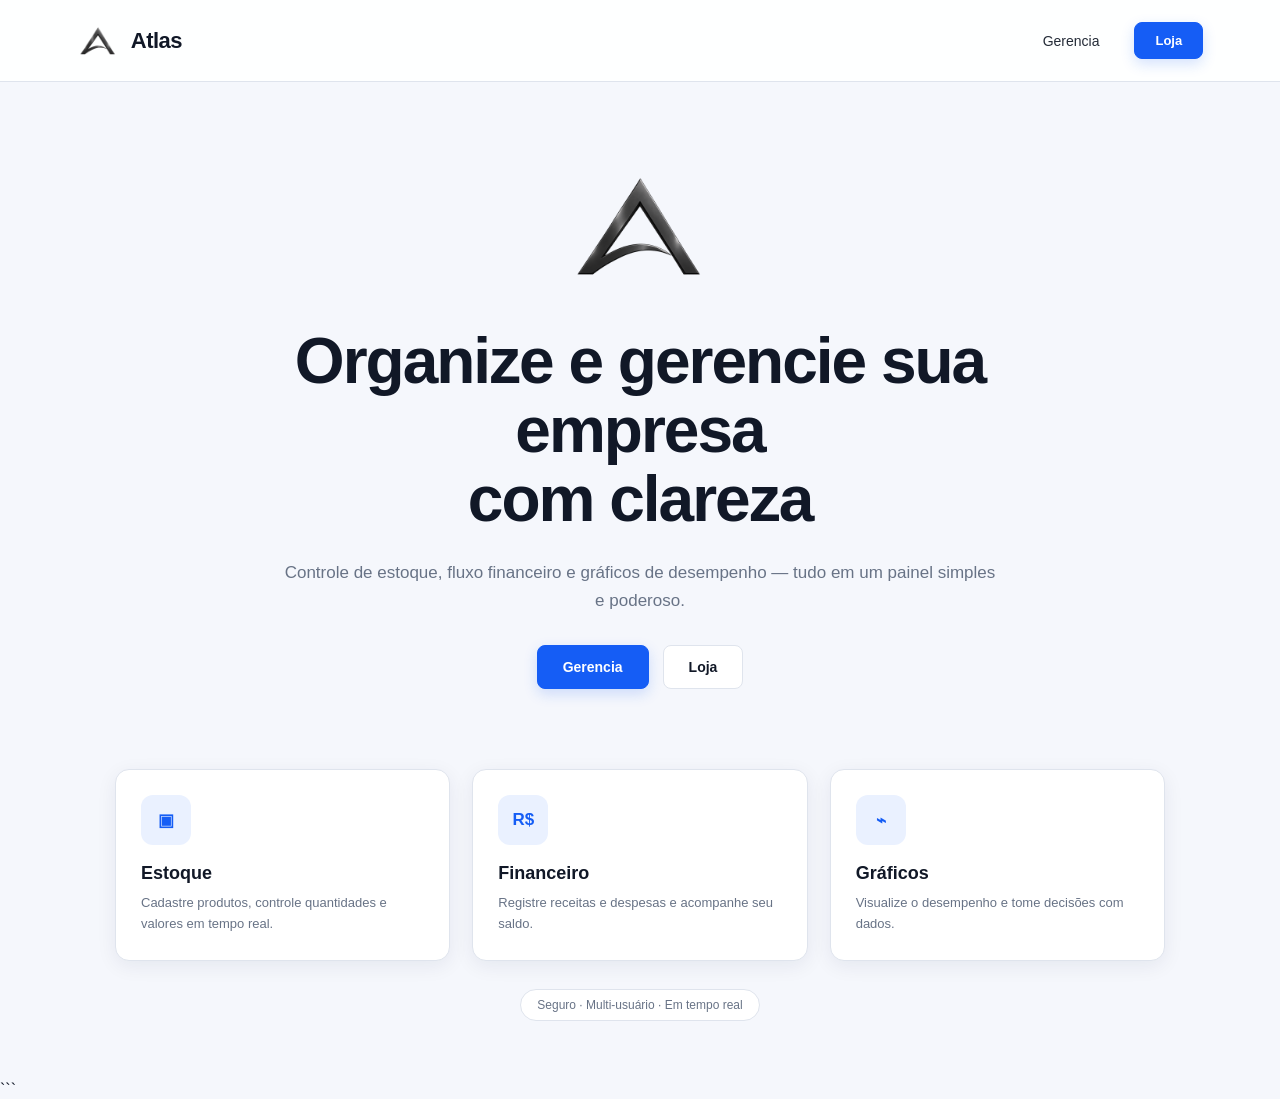
==== commit 8ab3bfd7: "Atualização" ====
--- a/index.html
+++ b/index.html
@@ -1,4 +1,3 @@
-```html
 <!DOCTYPE html>
 <html lang="pt-BR">
 
--- a/style.css
+++ b/style.css
@@ -1,4 +1,3 @@
-```css
 * {
     box-sizing: border-box;
 }
